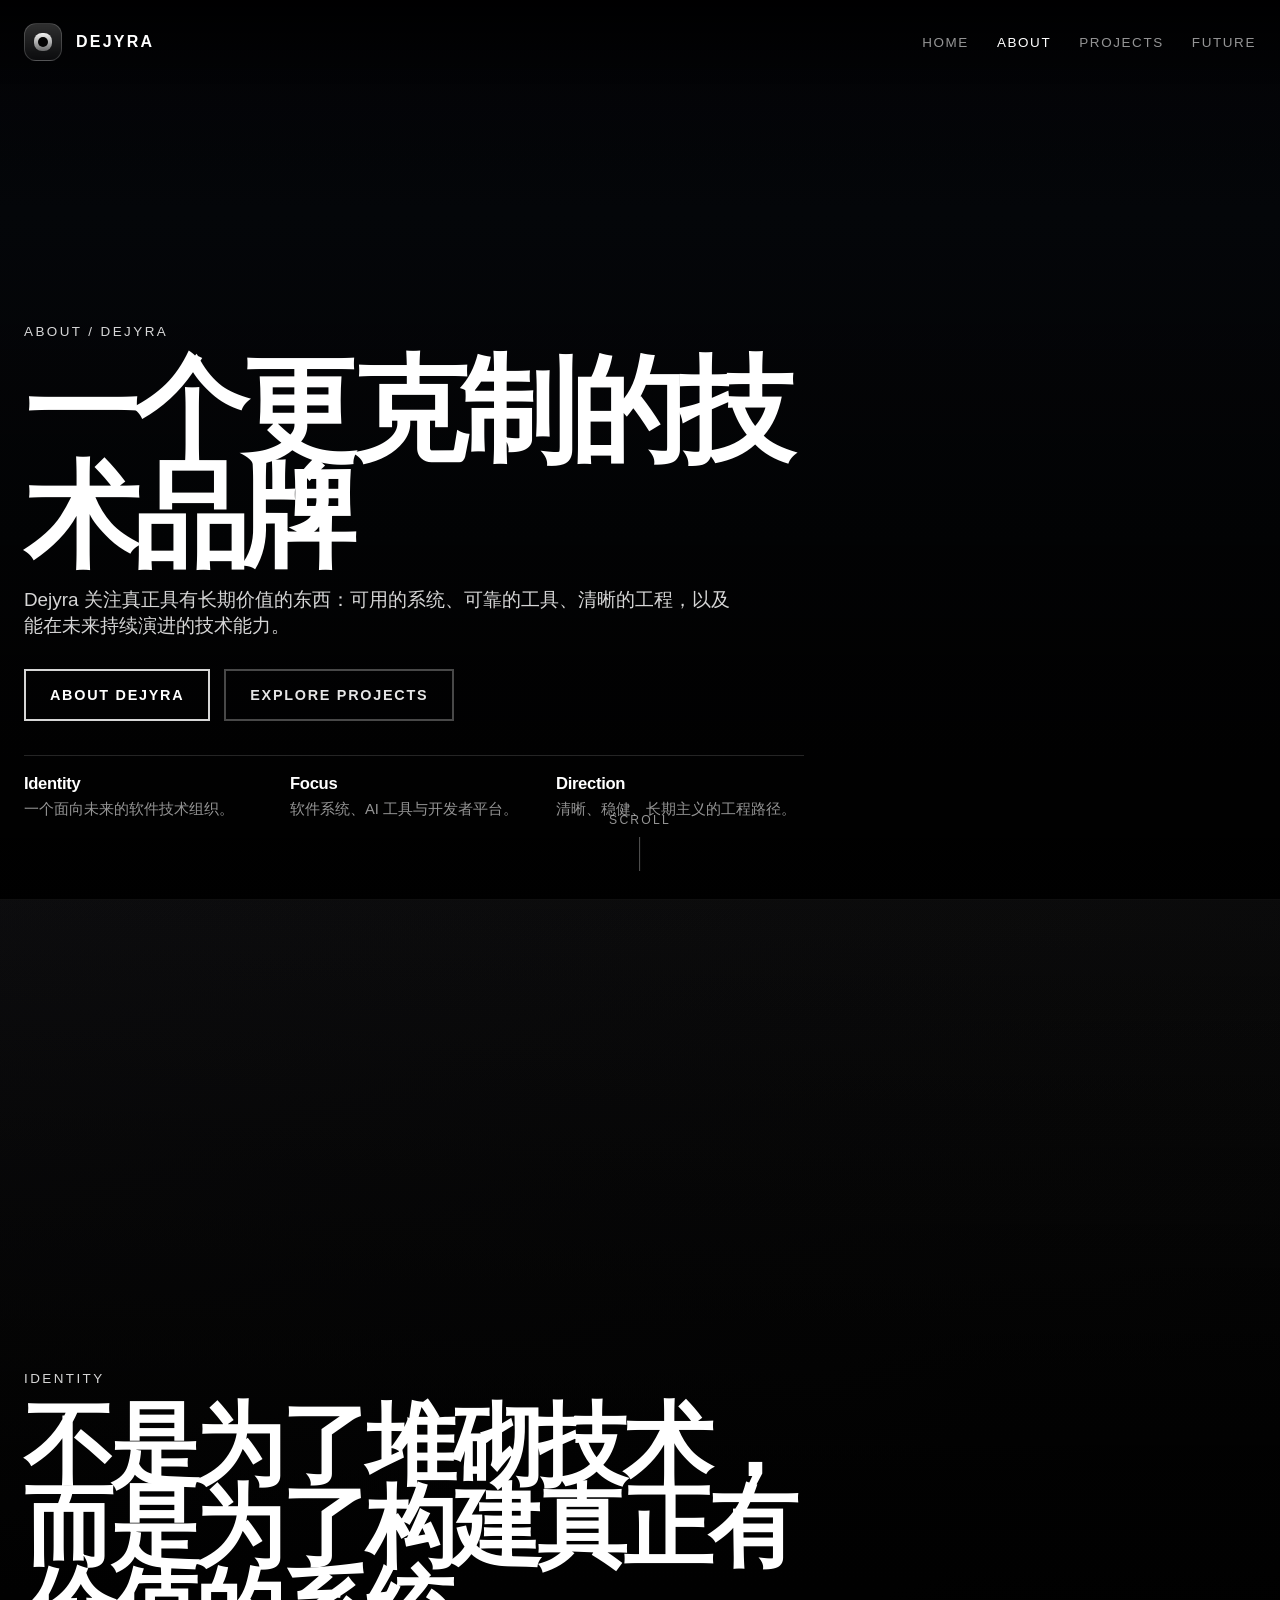
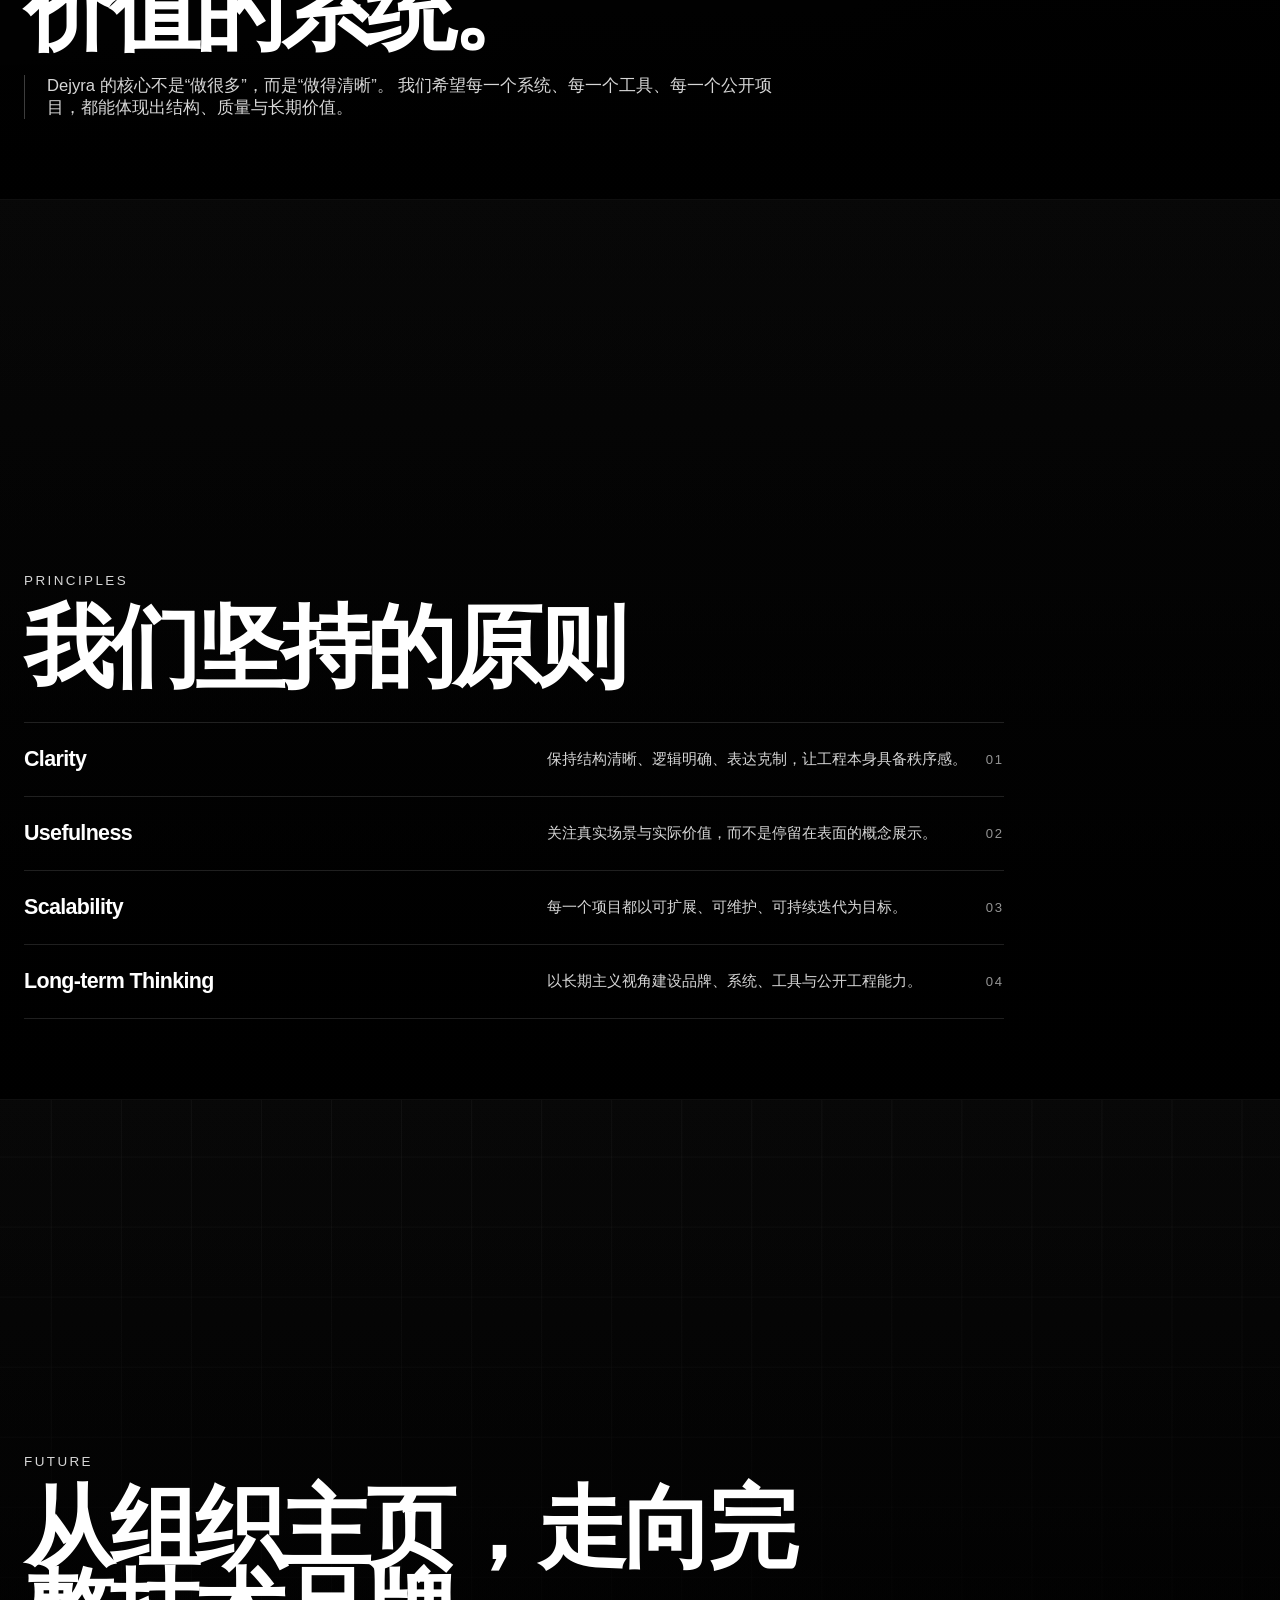
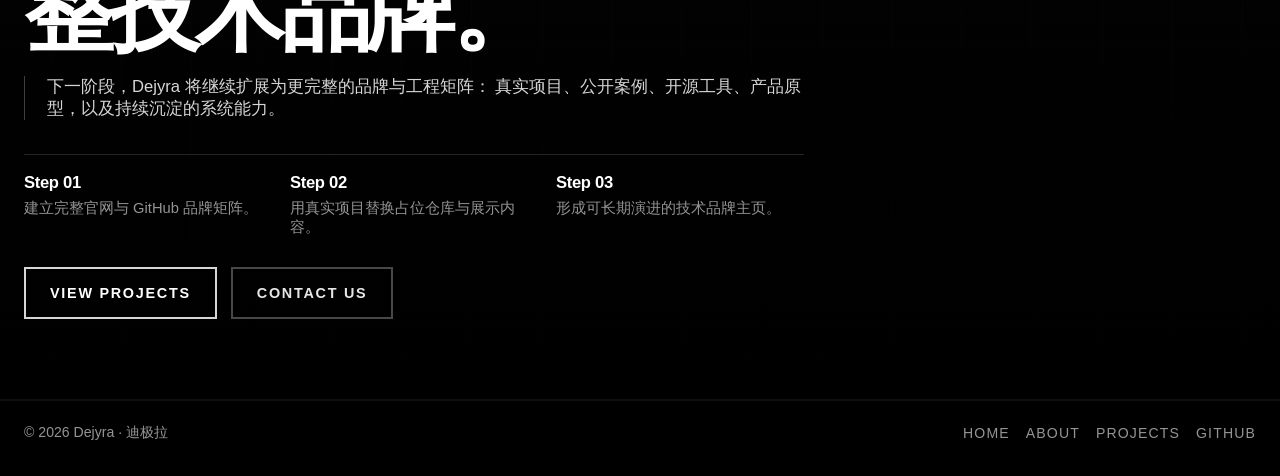
==== about.html @ dbba7aac "Create about.html for Dejyra brand overview Add about page with brand information and design" ====
<!DOCTYPE html>
<html lang="zh-CN">
<head>
  <meta charset="UTF-8" />
  <meta name="viewport" content="width=device-width, initial-scale=1.0" />
  <title>About | Dejyra</title>
  <meta name="description" content="About Dejyra：迪极拉的品牌定位、理念、方向与未来。" />
  <meta name="theme-color" content="#000000" />
  <style>
    :root {
      --bg: #000000;
      --text: #ffffff;
      --muted: rgba(255,255,255,0.84);
      --muted-2: rgba(255,255,255,0.58);
      --line: rgba(255,255,255,0.16);
      --line-soft: rgba(255,255,255,0.08);
      --max: 1360px;
    }

    * { box-sizing: border-box; }
    html { scroll-behavior: smooth; }
    body {
      margin: 0;
      background: var(--bg);
      color: var(--text);
      font-family: Inter, -apple-system, BlinkMacSystemFont, "SF Pro Display", "PingFang SC", "Microsoft YaHei", sans-serif;
      -webkit-font-smoothing: antialiased;
      text-rendering: optimizeLegibility;
    }

    a { color: inherit; text-decoration: none; }

    .container {
      width: min(var(--max), calc(100% - 48px));
      margin: 0 auto;
    }

    .nav-wrap {
      position: fixed;
      inset: 0 0 auto 0;
      z-index: 100;
      background: linear-gradient(180deg, rgba(0,0,0,0.82), rgba(0,0,0,0.24) 72%, transparent);
      pointer-events: none;
    }

    .nav {
      height: 84px;
      display: flex;
      align-items: center;
      justify-content: space-between;
      gap: 24px;
      pointer-events: auto;
    }

    .brand {
      display: inline-flex;
      align-items: center;
      gap: 14px;
      font-size: 1rem;
      font-weight: 600;
      text-transform: uppercase;
      letter-spacing: 0.14em;
    }

    .brand-mark {
      width: 38px;
      height: 38px;
      border-radius: 12px;
      border: 1px solid rgba(255,255,255,0.18);
      background: linear-gradient(180deg, rgba(255,255,255,0.18), rgba(255,255,255,0.04));
      position: relative;
      overflow: hidden;
    }

    .brand-mark::before {
      content: "";
      position: absolute;
      inset: 9px;
      border-radius: 8px;
      background: linear-gradient(180deg, rgba(255,255,255,0.94), rgba(255,255,255,0.36));
    }

    .brand-mark::after {
      content: "";
      position: absolute;
      inset: 13px;
      border-radius: 6px;
      background: #030303;
    }

    .nav-links {
      display: flex;
      align-items: center;
      gap: 28px;
      color: var(--muted-2);
      font-size: 0.84rem;
      text-transform: uppercase;
      letter-spacing: 0.12em;
    }

    .nav-links a:hover,
    .nav-links a.active { color: var(--text); }

    .panel {
      position: relative;
      min-height: 100vh;
      display: flex;
      align-items: flex-end;
      overflow: hidden;
      border-bottom: 1px solid rgba(255,255,255,0.06);
      background: #000;
    }

    .panel::before,
    .panel::after {
      content: "";
      position: absolute;
      inset: 0;
      pointer-events: none;
    }

    .panel::before {
      z-index: 1;
      background: linear-gradient(180deg, rgba(0,0,0,0.12) 0%, rgba(0,0,0,0.24) 35%, rgba(0,0,0,0.90) 100%);
    }

    .panel::after {
      z-index: 0;
      transform: scale(1.03);
    }

    .hero::after {
      background:
        radial-gradient(circle at 74% 20%, rgba(255,255,255,0.22), transparent 0 8%),
        radial-gradient(circle at 76% 22%, rgba(255,255,255,0.10), transparent 0 18%),
        linear-gradient(180deg, #020305 0%, #05070b 24%, #030303 100%);
    }

    .hero-orbit {
      position: absolute;
      right: -20vw;
      top: 10vh;
      width: 62vw;
      aspect-ratio: 1;
      border-radius: 50%;
      background:
        radial-gradient(circle at 42% 38%, rgba(255,255,255,0.24), rgba(255,255,255,0.10) 18%, rgba(255,255,255,0.02) 38%, rgba(255,255,255,0.00) 56%),
        radial-gradient(circle at 52% 52%, rgba(255,255,255,0.08), transparent 64%);
      box-shadow: inset -140px -120px 200px rgba(0,0,0,0.54), inset 90px 80px 120px rgba(255,255,255,0.05);
      z-index: 0;
      opacity: 0.95;
    }

    .hero-orbit::before,
    .hero-orbit::after {
      content: "";
      position: absolute;
      inset: 12%;
      border-radius: 50%;
      border: 1px solid rgba(255,255,255,0.12);
    }

    .hero-orbit::after {
      inset: 25%;
      border-color: rgba(255,255,255,0.18);
    }

    .identity::after {
      background:
        linear-gradient(180deg, rgba(255,255,255,0.02), rgba(0,0,0,0.90)),
        radial-gradient(circle at 50% 16%, rgba(255,255,255,0.12), transparent 0 14%),
        linear-gradient(160deg, #0a0a0c 0%, #050505 56%, #000000 100%);
    }

    .principles::after {
      background:
        linear-gradient(180deg, rgba(255,255,255,0.02), rgba(0,0,0,0.92)),
        radial-gradient(circle at 50% 24%, rgba(255,255,255,0.10), transparent 0 12%),
        linear-gradient(180deg, #040404 0%, #000000 100%);
    }

    .future::after {
      background:
        linear-gradient(180deg, rgba(255,255,255,0.02), rgba(0,0,0,0.92)),
        linear-gradient(90deg, rgba(255,255,255,0.04) 1px, transparent 1px),
        linear-gradient(180deg, rgba(255,255,255,0.04) 1px, transparent 1px),
        linear-gradient(180deg, #040404 0%, #000000 100%);
      background-size: auto, 68px 68px, 68px 68px, auto;
    }

    .content {
      position: relative;
      z-index: 2;
      width: 100%;
      padding: 0 0 80px;
    }

    .copy { max-width: 780px; }

    .eyebrow {
      margin-bottom: 18px;
      font-size: 0.84rem;
      color: var(--muted);
      text-transform: uppercase;
      letter-spacing: 0.18em;
    }

    h1, h2 {
      margin: 0;
      font-weight: 700;
      line-height: 0.92;
      letter-spacing: -0.05em;
      max-width: 920px;
    }

    h1 { font-size: clamp(4rem, 9vw, 8rem); }
    h2 { font-size: clamp(3rem, 7vw, 6rem); }

    .lead {
      margin: 18px 0 0;
      max-width: 720px;
      color: var(--muted);
      font-size: clamp(1rem, 1.7vw, 1.18rem);
    }

    .actions {
      display: flex;
      gap: 14px;
      flex-wrap: wrap;
      margin-top: 30px;
    }

    .button {
      display: inline-flex;
      align-items: center;
      justify-content: center;
      min-height: 52px;
      padding: 0 24px;
      border: 2px solid rgba(255,255,255,0.84);
      color: #fff;
      background: transparent;
      font-size: 0.9rem;
      font-weight: 600;
      text-transform: uppercase;
      letter-spacing: 0.12em;
      transition: .22s ease;
    }

    .button:hover {
      background: #fff;
      color: #000;
    }

    .button.ghost {
      border-color: rgba(255,255,255,0.28);
      color: rgba(255,255,255,0.90);
    }

    .button.ghost:hover { border-color: #fff; }

    .minimal-strip {
      margin-top: 34px;
      max-width: 980px;
      padding-top: 18px;
      border-top: 1px solid rgba(255,255,255,0.14);
      display: grid;
      grid-template-columns: repeat(3, minmax(0, 1fr));
      gap: 18px;
    }

    .minimal-strip div {
      color: var(--muted-2);
      font-size: 0.92rem;
    }

    .minimal-strip strong {
      display: block;
      color: #fff;
      font-size: 1.04rem;
      margin-bottom: 6px;
      letter-spacing: -0.02em;
    }

    .quote-block {
      max-width: 860px;
      padding-left: 22px;
      border-left: 1px solid rgba(255,255,255,0.24);
      margin-top: 24px;
    }

    .quote-block p {
      margin: 0;
      color: var(--muted);
      font-size: 1.04rem;
    }

    .list {
      margin-top: 34px;
      max-width: 980px;
    }

    .list-item {
      display: grid;
      grid-template-columns: 1.2fr 1fr auto;
      gap: 18px;
      align-items: center;
      padding: 24px 0;
      border-top: 1px solid rgba(255,255,255,0.12);
    }

    .list-item:last-child { border-bottom: 1px solid rgba(255,255,255,0.12); }

    .list-item h3 {
      margin: 0;
      font-size: 1.34rem;
      font-weight: 600;
      letter-spacing: -0.03em;
    }

    .list-item p {
      margin: 0;
      color: var(--muted);
      font-size: 0.96rem;
    }

    .list-item span {
      color: var(--muted-2);
      font-size: 0.82rem;
      text-transform: uppercase;
      letter-spacing: 0.14em;
      white-space: nowrap;
    }

    .scroll-indicator {
      position: absolute;
      left: 50%;
      bottom: 28px;
      transform: translateX(-50%);
      z-index: 2;
      color: var(--muted-2);
      font-size: 0.76rem;
      text-transform: uppercase;
      letter-spacing: 0.18em;
      display: inline-flex;
      flex-direction: column;
      align-items: center;
      gap: 10px;
    }

    .scroll-indicator::after {
      content: "";
      width: 1px;
      height: 34px;
      background: rgba(255,255,255,0.34);
    }

    footer {
      background: #000;
      padding: 22px 0 34px;
      color: var(--muted-2);
      border-top: 1px solid rgba(255,255,255,0.06);
      font-size: 0.88rem;
    }

    .footer-wrap {
      display: flex;
      align-items: center;
      justify-content: space-between;
      gap: 16px;
      flex-wrap: wrap;
    }

    .footer-links {
      display: flex;
      gap: 16px;
      flex-wrap: wrap;
      text-transform: uppercase;
      letter-spacing: 0.08em;
    }

    .footer-links a:hover { color: var(--text); }

    .anchor-offset { scroll-margin-top: 100px; }

    @media (max-width: 1080px) {
      .minimal-strip { grid-template-columns: 1fr; }
      .list-item { grid-template-columns: 1fr; gap: 10px; }
      .hero-orbit {
        width: 84vw;
        right: -34vw;
        top: 12vh;
      }
    }

    @media (max-width: 760px) {
      .nav { height: 72px; }
      .nav-links { display: none; }
      .container { width: min(var(--max), calc(100% - 26px)); }
      .panel { min-height: 100svh; }
      .content { padding-bottom: 64px; }
      .hero-orbit {
        width: 118vw;
        right: -58vw;
        top: 14vh;
      }
      h1 { font-size: clamp(3.1rem, 16vw, 4.8rem); }
      h2 { font-size: clamp(2.7rem, 13vw, 4.2rem); }
      .button { width: 100%; }
      .actions { gap: 10px; }
      .scroll-indicator { display: none; }
    }
  </style>
</head>
<body>
  <div class="nav-wrap">
    <div class="container nav">
      <a class="brand" href="/" aria-label="Dejyra 首页">
        <div class="brand-mark" aria-hidden="true"></div>
        <span>Dejyra</span>
      </a>
      <div class="nav-links">
        <a href="/">Home</a>
        <a href="#identity" class="active">About</a>
        <a href="/projects.html">Projects</a>
        <a href="#future">Future</a>
      </div>
    </div>
  </div>

  <main>
    <section class="panel hero">
      <div class="hero-orbit" aria-hidden="true"></div>
      <div class="content">
        <div class="container">
          <div class="copy">
            <div class="eyebrow">About / Dejyra</div>
            <h1>一个更克制的技术品牌</h1>
            <p class="lead">
              Dejyra 关注真正具有长期价值的东西：可用的系统、可靠的工具、清晰的工程，以及能在未来持续演进的技术能力。
            </p>
            <div class="actions">
              <a class="button" href="#identity">About Dejyra</a>
              <a class="button ghost" href="/projects.html">Explore Projects</a>
            </div>
            <div class="minimal-strip">
              <div>
                <strong>Identity</strong>
                一个面向未来的软件技术组织。
              </div>
              <div>
                <strong>Focus</strong>
                软件系统、AI 工具与开发者平台。
              </div>
              <div>
                <strong>Direction</strong>
                清晰、稳健、长期主义的工程路径。
              </div>
            </div>
          </div>
        </div>
      </div>
      <div class="scroll-indicator">Scroll</div>
    </section>

    <section id="identity" class="panel identity anchor-offset">
      <div class="content">
        <div class="container">
          <div class="copy">
            <div class="eyebrow">Identity</div>
            <h2>不是为了堆砌技术，<br>而是为了构建真正有价值的系统。</h2>
            <div class="quote-block">
              <p>
                Dejyra 的核心不是“做很多”，而是“做得清晰”。
                我们希望每一个系统、每一个工具、每一个公开项目，都能体现出结构、质量与长期价值。
              </p>
            </div>
          </div>
        </div>
      </div>
    </section>

    <section id="principles" class="panel principles anchor-offset">
      <div class="content">
        <div class="container">
          <div class="copy">
            <div class="eyebrow">Principles</div>
            <h2>我们坚持的原则</h2>
          </div>
          <div class="list">
            <div class="list-item">
              <div><h3>Clarity</h3></div>
              <p>保持结构清晰、逻辑明确、表达克制，让工程本身具备秩序感。</p>
              <span>01</span>
            </div>
            <div class="list-item">
              <div><h3>Usefulness</h3></div>
              <p>关注真实场景与实际价值，而不是停留在表面的概念展示。</p>
              <span>02</span>
            </div>
            <div class="list-item">
              <div><h3>Scalability</h3></div>
              <p>每一个项目都以可扩展、可维护、可持续迭代为目标。</p>
              <span>03</span>
            </div>
            <div class="list-item">
              <div><h3>Long-term Thinking</h3></div>
              <p>以长期主义视角建设品牌、系统、工具与公开工程能力。</p>
              <span>04</span>
            </div>
          </div>
        </div>
      </div>
    </section>

    <section id="future" class="panel future anchor-offset">
      <div class="content">
        <div class="container">
          <div class="copy">
            <div class="eyebrow">Future</div>
            <h2>从组织主页，走向完整技术品牌。</h2>
            <div class="quote-block">
              <p>
                下一阶段，Dejyra 将继续扩展为更完整的品牌与工程矩阵：
                真实项目、公开案例、开源工具、产品原型，以及持续沉淀的系统能力。
              </p>
            </div>
            <div class="minimal-strip">
              <div>
                <strong>Step 01</strong>
                建立完整官网与 GitHub 品牌矩阵。
              </div>
              <div>
                <strong>Step 02</strong>
                用真实项目替换占位仓库与展示内容。
              </div>
              <div>
                <strong>Step 03</strong>
                形成可长期演进的技术品牌主页。
              </div>
            </div>
            <div class="actions">
              <a class="button" href="/projects.html">View Projects</a>
              <a class="button ghost" href="mailto:hello@dejyra.com">Contact Us</a>
            </div>
          </div>
        </div>
      </div>
    </section>
  </main>

  <footer>
    <div class="container footer-wrap">
      <div>© <span id="year"></span> Dejyra · 迪极拉</div>
      <div class="footer-links">
        <a href="/">Home</a>
        <a href="#identity">About</a>
        <a href="/projects.html">Projects</a>
        <a href="https://github.com/Dejyra" target="_blank" rel="noreferrer">GitHub</a>
      </div>
    </div>
  </footer>

  <script>
    document.getElementById('year').textContent = new Date().getFullYear();
  </script>
</body>
</html>
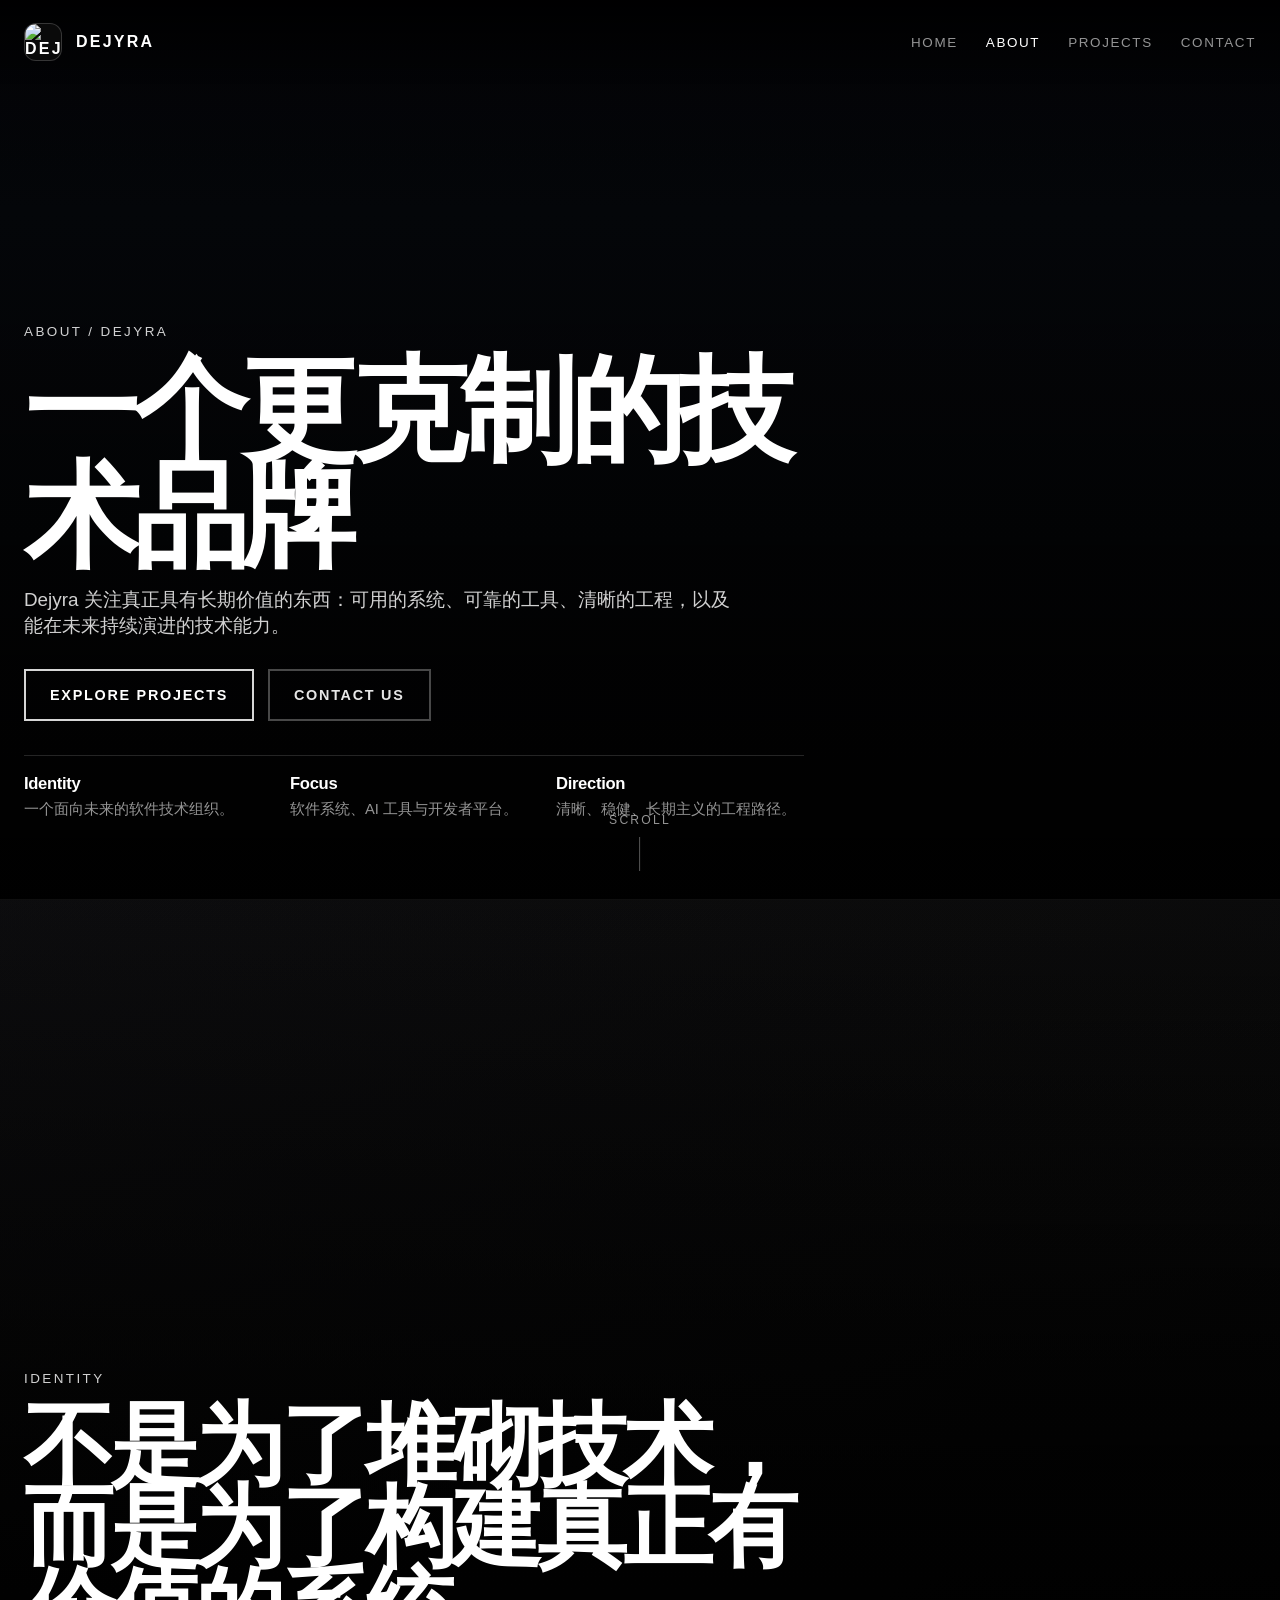
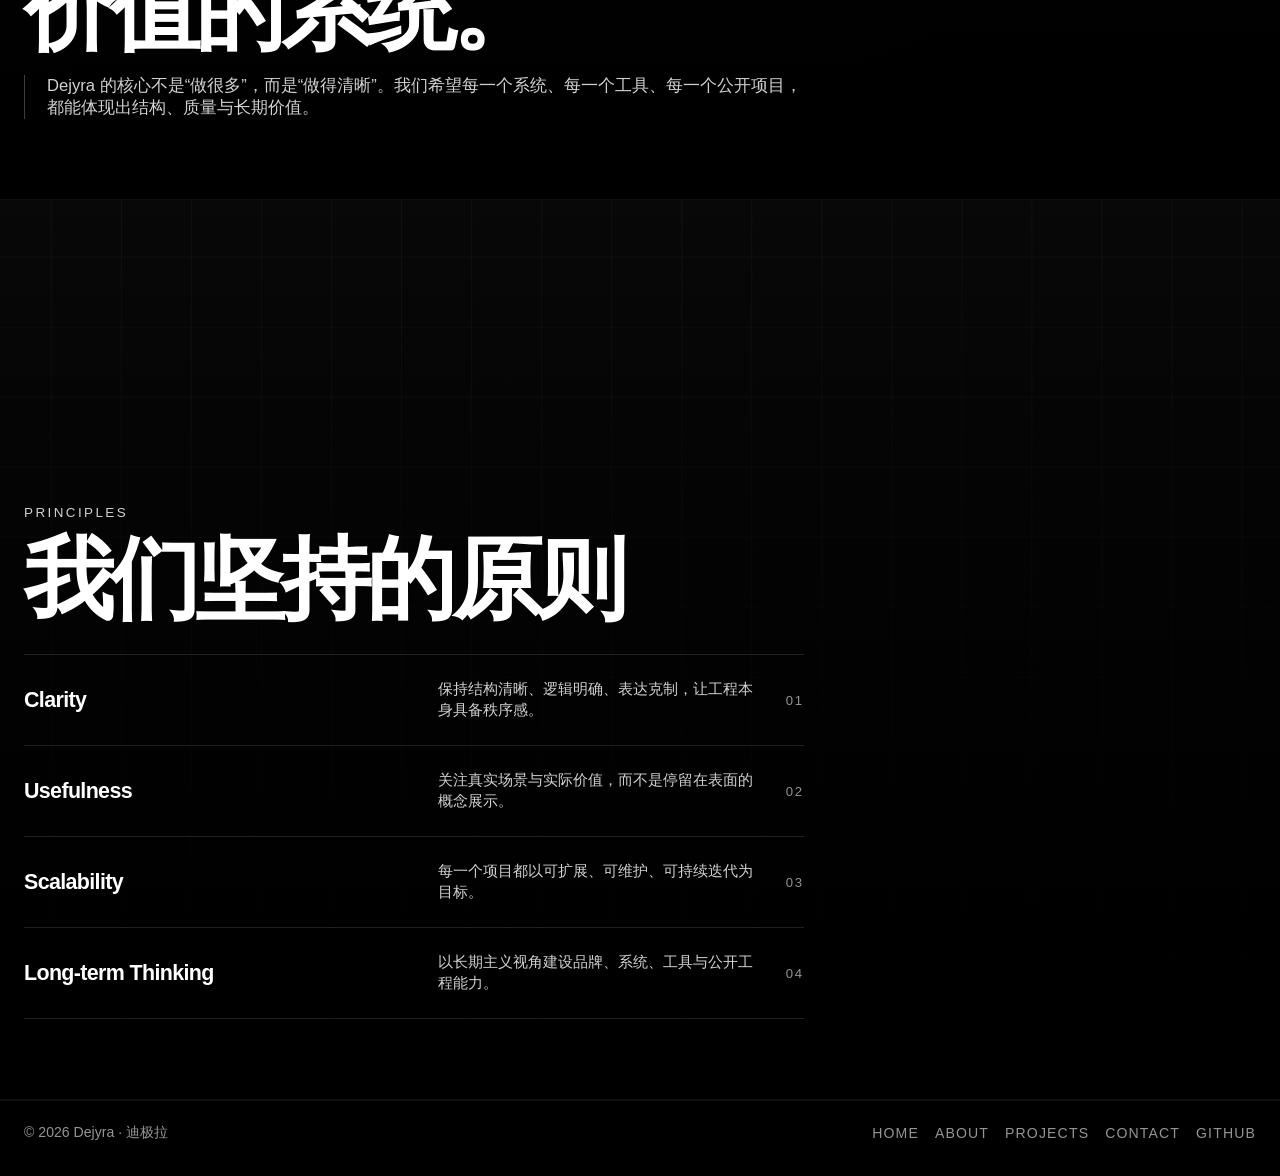
==== commit 2c32bf52: "Add files via upload" ====
--- a/about.html
+++ b/about.html
@@ -6,562 +6,109 @@
   <title>About | Dejyra</title>
   <meta name="description" content="About Dejyra：迪极拉的品牌定位、理念、方向与未来。" />
   <meta name="theme-color" content="#000000" />
-  <style>
-    :root {
-      --bg: #000000;
-      --text: #ffffff;
-      --muted: rgba(255,255,255,0.84);
-      --muted-2: rgba(255,255,255,0.58);
-      --line: rgba(255,255,255,0.16);
-      --line-soft: rgba(255,255,255,0.08);
-      --max: 1360px;
-    }
 
-    * { box-sizing: border-box; }
-    html { scroll-behavior: smooth; }
-    body {
-      margin: 0;
-      background: var(--bg);
-      color: var(--text);
-      font-family: Inter, -apple-system, BlinkMacSystemFont, "SF Pro Display", "PingFang SC", "Microsoft YaHei", sans-serif;
-      -webkit-font-smoothing: antialiased;
-      text-rendering: optimizeLegibility;
-    }
+  <link rel="icon" href="/assets/favicon.ico" sizes="any">
+  <link rel="icon" type="image/png" sizes="32x32" href="/assets/favicon-32x32.png">
+  <link rel="icon" type="image/png" sizes="16x16" href="/assets/favicon-16x16.png">
+  <link rel="apple-touch-icon" href="/assets/apple-touch-icon.png">
+  <link rel="manifest" href="/assets/site.webmanifest">
+  <link rel="stylesheet" href="/assets/site.css">
 
-    a { color: inherit; text-decoration: none; }
+  <meta property="og:title" content="About | Dejyra">
+  <meta property="og:description" content="Software systems for the future.">
+  <meta property="og:image" content="https://dejyra.github.io/assets/og-image.png">
+  <meta property="og:type" content="website">
+  <meta property="og:url" content="https://dejyra.github.io/about.html">
 
-    .container {
-      width: min(var(--max), calc(100% - 48px));
-      margin: 0 auto;
-    }
-
-    .nav-wrap {
-      position: fixed;
-      inset: 0 0 auto 0;
-      z-index: 100;
-      background: linear-gradient(180deg, rgba(0,0,0,0.82), rgba(0,0,0,0.24) 72%, transparent);
-      pointer-events: none;
-    }
-
-    .nav {
-      height: 84px;
-      display: flex;
-      align-items: center;
-      justify-content: space-between;
-      gap: 24px;
-      pointer-events: auto;
-    }
-
-    .brand {
-      display: inline-flex;
-      align-items: center;
-      gap: 14px;
-      font-size: 1rem;
-      font-weight: 600;
-      text-transform: uppercase;
-      letter-spacing: 0.14em;
-    }
-
-    .brand-mark {
-      width: 38px;
-      height: 38px;
-      border-radius: 12px;
-      border: 1px solid rgba(255,255,255,0.18);
-      background: linear-gradient(180deg, rgba(255,255,255,0.18), rgba(255,255,255,0.04));
-      position: relative;
-      overflow: hidden;
-    }
-
-    .brand-mark::before {
-      content: "";
-      position: absolute;
-      inset: 9px;
-      border-radius: 8px;
-      background: linear-gradient(180deg, rgba(255,255,255,0.94), rgba(255,255,255,0.36));
-    }
-
-    .brand-mark::after {
-      content: "";
-      position: absolute;
-      inset: 13px;
-      border-radius: 6px;
-      background: #030303;
-    }
-
-    .nav-links {
-      display: flex;
-      align-items: center;
-      gap: 28px;
-      color: var(--muted-2);
-      font-size: 0.84rem;
-      text-transform: uppercase;
-      letter-spacing: 0.12em;
-    }
-
-    .nav-links a:hover,
-    .nav-links a.active { color: var(--text); }
-
-    .panel {
-      position: relative;
-      min-height: 100vh;
-      display: flex;
-      align-items: flex-end;
-      overflow: hidden;
-      border-bottom: 1px solid rgba(255,255,255,0.06);
-      background: #000;
-    }
-
-    .panel::before,
-    .panel::after {
-      content: "";
-      position: absolute;
-      inset: 0;
-      pointer-events: none;
-    }
-
-    .panel::before {
-      z-index: 1;
-      background: linear-gradient(180deg, rgba(0,0,0,0.12) 0%, rgba(0,0,0,0.24) 35%, rgba(0,0,0,0.90) 100%);
-    }
-
-    .panel::after {
-      z-index: 0;
-      transform: scale(1.03);
-    }
-
-    .hero::after {
-      background:
-        radial-gradient(circle at 74% 20%, rgba(255,255,255,0.22), transparent 0 8%),
-        radial-gradient(circle at 76% 22%, rgba(255,255,255,0.10), transparent 0 18%),
-        linear-gradient(180deg, #020305 0%, #05070b 24%, #030303 100%);
-    }
-
-    .hero-orbit {
-      position: absolute;
-      right: -20vw;
-      top: 10vh;
-      width: 62vw;
-      aspect-ratio: 1;
-      border-radius: 50%;
-      background:
-        radial-gradient(circle at 42% 38%, rgba(255,255,255,0.24), rgba(255,255,255,0.10) 18%, rgba(255,255,255,0.02) 38%, rgba(255,255,255,0.00) 56%),
-        radial-gradient(circle at 52% 52%, rgba(255,255,255,0.08), transparent 64%);
-      box-shadow: inset -140px -120px 200px rgba(0,0,0,0.54), inset 90px 80px 120px rgba(255,255,255,0.05);
-      z-index: 0;
-      opacity: 0.95;
-    }
-
-    .hero-orbit::before,
-    .hero-orbit::after {
-      content: "";
-      position: absolute;
-      inset: 12%;
-      border-radius: 50%;
-      border: 1px solid rgba(255,255,255,0.12);
-    }
-
-    .hero-orbit::after {
-      inset: 25%;
-      border-color: rgba(255,255,255,0.18);
-    }
-
-    .identity::after {
-      background:
-        linear-gradient(180deg, rgba(255,255,255,0.02), rgba(0,0,0,0.90)),
-        radial-gradient(circle at 50% 16%, rgba(255,255,255,0.12), transparent 0 14%),
-        linear-gradient(160deg, #0a0a0c 0%, #050505 56%, #000000 100%);
-    }
-
-    .principles::after {
-      background:
-        linear-gradient(180deg, rgba(255,255,255,0.02), rgba(0,0,0,0.92)),
-        radial-gradient(circle at 50% 24%, rgba(255,255,255,0.10), transparent 0 12%),
-        linear-gradient(180deg, #040404 0%, #000000 100%);
-    }
-
-    .future::after {
-      background:
-        linear-gradient(180deg, rgba(255,255,255,0.02), rgba(0,0,0,0.92)),
-        linear-gradient(90deg, rgba(255,255,255,0.04) 1px, transparent 1px),
-        linear-gradient(180deg, rgba(255,255,255,0.04) 1px, transparent 1px),
-        linear-gradient(180deg, #040404 0%, #000000 100%);
-      background-size: auto, 68px 68px, 68px 68px, auto;
-    }
-
-    .content {
-      position: relative;
-      z-index: 2;
-      width: 100%;
-      padding: 0 0 80px;
-    }
-
-    .copy { max-width: 780px; }
-
-    .eyebrow {
-      margin-bottom: 18px;
-      font-size: 0.84rem;
-      color: var(--muted);
-      text-transform: uppercase;
-      letter-spacing: 0.18em;
-    }
-
-    h1, h2 {
-      margin: 0;
-      font-weight: 700;
-      line-height: 0.92;
-      letter-spacing: -0.05em;
-      max-width: 920px;
-    }
-
-    h1 { font-size: clamp(4rem, 9vw, 8rem); }
-    h2 { font-size: clamp(3rem, 7vw, 6rem); }
-
-    .lead {
-      margin: 18px 0 0;
-      max-width: 720px;
-      color: var(--muted);
-      font-size: clamp(1rem, 1.7vw, 1.18rem);
-    }
-
-    .actions {
-      display: flex;
-      gap: 14px;
-      flex-wrap: wrap;
-      margin-top: 30px;
-    }
-
-    .button {
-      display: inline-flex;
-      align-items: center;
-      justify-content: center;
-      min-height: 52px;
-      padding: 0 24px;
-      border: 2px solid rgba(255,255,255,0.84);
-      color: #fff;
-      background: transparent;
-      font-size: 0.9rem;
-      font-weight: 600;
-      text-transform: uppercase;
-      letter-spacing: 0.12em;
-      transition: .22s ease;
-    }
-
-    .button:hover {
-      background: #fff;
-      color: #000;
-    }
-
-    .button.ghost {
-      border-color: rgba(255,255,255,0.28);
-      color: rgba(255,255,255,0.90);
-    }
-
-    .button.ghost:hover { border-color: #fff; }
-
-    .minimal-strip {
-      margin-top: 34px;
-      max-width: 980px;
-      padding-top: 18px;
-      border-top: 1px solid rgba(255,255,255,0.14);
-      display: grid;
-      grid-template-columns: repeat(3, minmax(0, 1fr));
-      gap: 18px;
-    }
-
-    .minimal-strip div {
-      color: var(--muted-2);
-      font-size: 0.92rem;
-    }
-
-    .minimal-strip strong {
-      display: block;
-      color: #fff;
-      font-size: 1.04rem;
-      margin-bottom: 6px;
-      letter-spacing: -0.02em;
-    }
-
-    .quote-block {
-      max-width: 860px;
-      padding-left: 22px;
-      border-left: 1px solid rgba(255,255,255,0.24);
-      margin-top: 24px;
-    }
-
-    .quote-block p {
-      margin: 0;
-      color: var(--muted);
-      font-size: 1.04rem;
-    }
-
-    .list {
-      margin-top: 34px;
-      max-width: 980px;
-    }
-
-    .list-item {
-      display: grid;
-      grid-template-columns: 1.2fr 1fr auto;
-      gap: 18px;
-      align-items: center;
-      padding: 24px 0;
-      border-top: 1px solid rgba(255,255,255,0.12);
-    }
-
-    .list-item:last-child { border-bottom: 1px solid rgba(255,255,255,0.12); }
-
-    .list-item h3 {
-      margin: 0;
-      font-size: 1.34rem;
-      font-weight: 600;
-      letter-spacing: -0.03em;
-    }
-
-    .list-item p {
-      margin: 0;
-      color: var(--muted);
-      font-size: 0.96rem;
-    }
-
-    .list-item span {
-      color: var(--muted-2);
-      font-size: 0.82rem;
-      text-transform: uppercase;
-      letter-spacing: 0.14em;
-      white-space: nowrap;
-    }
-
-    .scroll-indicator {
-      position: absolute;
-      left: 50%;
-      bottom: 28px;
-      transform: translateX(-50%);
-      z-index: 2;
-      color: var(--muted-2);
-      font-size: 0.76rem;
-      text-transform: uppercase;
-      letter-spacing: 0.18em;
-      display: inline-flex;
-      flex-direction: column;
-      align-items: center;
-      gap: 10px;
-    }
-
-    .scroll-indicator::after {
-      content: "";
-      width: 1px;
-      height: 34px;
-      background: rgba(255,255,255,0.34);
-    }
-
-    footer {
-      background: #000;
-      padding: 22px 0 34px;
-      color: var(--muted-2);
-      border-top: 1px solid rgba(255,255,255,0.06);
-      font-size: 0.88rem;
-    }
-
-    .footer-wrap {
-      display: flex;
-      align-items: center;
-      justify-content: space-between;
-      gap: 16px;
-      flex-wrap: wrap;
-    }
-
-    .footer-links {
-      display: flex;
-      gap: 16px;
-      flex-wrap: wrap;
-      text-transform: uppercase;
-      letter-spacing: 0.08em;
-    }
-
-    .footer-links a:hover { color: var(--text); }
-
-    .anchor-offset { scroll-margin-top: 100px; }
-
-    @media (max-width: 1080px) {
-      .minimal-strip { grid-template-columns: 1fr; }
-      .list-item { grid-template-columns: 1fr; gap: 10px; }
-      .hero-orbit {
-        width: 84vw;
-        right: -34vw;
-        top: 12vh;
-      }
-    }
-
-    @media (max-width: 760px) {
-      .nav { height: 72px; }
-      .nav-links { display: none; }
-      .container { width: min(var(--max), calc(100% - 26px)); }
-      .panel { min-height: 100svh; }
-      .content { padding-bottom: 64px; }
-      .hero-orbit {
-        width: 118vw;
-        right: -58vw;
-        top: 14vh;
-      }
-      h1 { font-size: clamp(3.1rem, 16vw, 4.8rem); }
-      h2 { font-size: clamp(2.7rem, 13vw, 4.2rem); }
-      .button { width: 100%; }
-      .actions { gap: 10px; }
-      .scroll-indicator { display: none; }
-    }
-  </style>
+  <meta name="twitter:card" content="summary_large_image">
+  <meta name="twitter:title" content="About | Dejyra">
+  <meta name="twitter:description" content="Software systems for the future.">
+  <meta name="twitter:image" content="https://dejyra.github.io/assets/og-image.png">
 </head>
 <body>
+
   <div class="nav-wrap">
     <div class="container nav">
       <a class="brand" href="/" aria-label="Dejyra 首页">
-        <div class="brand-mark" aria-hidden="true"></div>
+        <img class="brand-logo" src="/assets/logo-256.png" alt="Dejyra Logo" />
         <span>Dejyra</span>
       </a>
       <div class="nav-links">
         <a href="/">Home</a>
-        <a href="#identity" class="active">About</a>
+        <a href="/about.html" class="active">About</a>
         <a href="/projects.html">Projects</a>
-        <a href="#future">Future</a>
+        <a href="/contact.html">Contact</a>
       </div>
     </div>
   </div>
-
-  <main>
-    <section class="panel hero">
-      <div class="hero-orbit" aria-hidden="true"></div>
-      <div class="content">
-        <div class="container">
-          <div class="copy">
-            <div class="eyebrow">About / Dejyra</div>
-            <h1>一个更克制的技术品牌</h1>
-            <p class="lead">
-              Dejyra 关注真正具有长期价值的东西：可用的系统、可靠的工具、清晰的工程，以及能在未来持续演进的技术能力。
-            </p>
-            <div class="actions">
-              <a class="button" href="#identity">About Dejyra</a>
-              <a class="button ghost" href="/projects.html">Explore Projects</a>
-            </div>
-            <div class="minimal-strip">
-              <div>
-                <strong>Identity</strong>
-                一个面向未来的软件技术组织。
-              </div>
-              <div>
-                <strong>Focus</strong>
-                软件系统、AI 工具与开发者平台。
-              </div>
-              <div>
-                <strong>Direction</strong>
-                清晰、稳健、长期主义的工程路径。
-              </div>
-            </div>
+<main>
+  <section class="panel hero">
+    <div class="hero-orbit" aria-hidden="true"></div>
+    <div class="content">
+      <div class="container">
+        <div class="copy">
+          <div class="eyebrow">About / Dejyra</div>
+          <h1>一个更克制的技术品牌</h1>
+          <p class="lead">Dejyra 关注真正具有长期价值的东西：可用的系统、可靠的工具、清晰的工程，以及能在未来持续演进的技术能力。</p>
+          <div class="actions">
+            <a class="button" href="/projects.html">Explore Projects</a>
+            <a class="button ghost" href="/contact.html">Contact Us</a>
+          </div>
+          <div class="minimal-strip">
+            <div><strong>Identity</strong>一个面向未来的软件技术组织。</div>
+            <div><strong>Focus</strong>软件系统、AI 工具与开发者平台。</div>
+            <div><strong>Direction</strong>清晰、稳健、长期主义的工程路径。</div>
           </div>
         </div>
       </div>
-      <div class="scroll-indicator">Scroll</div>
-    </section>
+    </div>
+    <div class="scroll-indicator">Scroll</div>
+  </section>
 
-    <section id="identity" class="panel identity anchor-offset">
-      <div class="content">
-        <div class="container">
-          <div class="copy">
-            <div class="eyebrow">Identity</div>
-            <h2>不是为了堆砌技术，<br>而是为了构建真正有价值的系统。</h2>
-            <div class="quote-block">
-              <p>
-                Dejyra 的核心不是“做很多”，而是“做得清晰”。
-                我们希望每一个系统、每一个工具、每一个公开项目，都能体现出结构、质量与长期价值。
-              </p>
-            </div>
+  <section class="panel section-soft">
+    <div class="content">
+      <div class="container">
+        <div class="copy">
+          <div class="eyebrow">Identity</div>
+          <h2>不是为了堆砌技术，<br>而是为了构建真正有价值的系统。</h2>
+          <div class="quote-block">
+            <p>Dejyra 的核心不是“做很多”，而是“做得清晰”。我们希望每一个系统、每一个工具、每一个公开项目，都能体现出结构、质量与长期价值。</p>
           </div>
         </div>
       </div>
-    </section>
+    </div>
+  </section>
 
-    <section id="principles" class="panel principles anchor-offset">
-      <div class="content">
-        <div class="container">
-          <div class="copy">
-            <div class="eyebrow">Principles</div>
-            <h2>我们坚持的原则</h2>
-          </div>
+  <section class="panel section-grid">
+    <div class="content">
+      <div class="container">
+        <div class="copy">
+          <div class="eyebrow">Principles</div>
+          <h2>我们坚持的原则</h2>
           <div class="list">
-            <div class="list-item">
-              <div><h3>Clarity</h3></div>
-              <p>保持结构清晰、逻辑明确、表达克制，让工程本身具备秩序感。</p>
-              <span>01</span>
-            </div>
-            <div class="list-item">
-              <div><h3>Usefulness</h3></div>
-              <p>关注真实场景与实际价值，而不是停留在表面的概念展示。</p>
-              <span>02</span>
-            </div>
-            <div class="list-item">
-              <div><h3>Scalability</h3></div>
-              <p>每一个项目都以可扩展、可维护、可持续迭代为目标。</p>
-              <span>03</span>
-            </div>
-            <div class="list-item">
-              <div><h3>Long-term Thinking</h3></div>
-              <p>以长期主义视角建设品牌、系统、工具与公开工程能力。</p>
-              <span>04</span>
-            </div>
+            <div class="list-item"><div><h3>Clarity</h3></div><p>保持结构清晰、逻辑明确、表达克制，让工程本身具备秩序感。</p><span>01</span></div>
+            <div class="list-item"><div><h3>Usefulness</h3></div><p>关注真实场景与实际价值，而不是停留在表面的概念展示。</p><span>02</span></div>
+            <div class="list-item"><div><h3>Scalability</h3></div><p>每一个项目都以可扩展、可维护、可持续迭代为目标。</p><span>03</span></div>
+            <div class="list-item"><div><h3>Long-term Thinking</h3></div><p>以长期主义视角建设品牌、系统、工具与公开工程能力。</p><span>04</span></div>
           </div>
         </div>
       </div>
-    </section>
-
-    <section id="future" class="panel future anchor-offset">
-      <div class="content">
-        <div class="container">
-          <div class="copy">
-            <div class="eyebrow">Future</div>
-            <h2>从组织主页，走向完整技术品牌。</h2>
-            <div class="quote-block">
-              <p>
-                下一阶段，Dejyra 将继续扩展为更完整的品牌与工程矩阵：
-                真实项目、公开案例、开源工具、产品原型，以及持续沉淀的系统能力。
-              </p>
-            </div>
-            <div class="minimal-strip">
-              <div>
-                <strong>Step 01</strong>
-                建立完整官网与 GitHub 品牌矩阵。
-              </div>
-              <div>
-                <strong>Step 02</strong>
-                用真实项目替换占位仓库与展示内容。
-              </div>
-              <div>
-                <strong>Step 03</strong>
-                形成可长期演进的技术品牌主页。
-              </div>
-            </div>
-            <div class="actions">
-              <a class="button" href="/projects.html">View Projects</a>
-              <a class="button ghost" href="mailto:hello@dejyra.com">Contact Us</a>
-            </div>
-          </div>
-        </div>
-      </div>
-    </section>
-  </main>
+    </div>
+  </section>
+</main>
 
   <footer>
     <div class="container footer-wrap">
       <div>© <span id="year"></span> Dejyra · 迪极拉</div>
       <div class="footer-links">
         <a href="/">Home</a>
-        <a href="#identity">About</a>
+        <a href="/about.html">About</a>
         <a href="/projects.html">Projects</a>
+        <a href="/contact.html">Contact</a>
         <a href="https://github.com/Dejyra" target="_blank" rel="noreferrer">GitHub</a>
       </div>
     </div>
   </footer>
-
-  <script>
-    document.getElementById('year').textContent = new Date().getFullYear();
-  </script>
+  <script>document.getElementById('year').textContent = new Date().getFullYear();</script>
 </body>
 </html>
--- a/assets/site.css
+++ b/assets/site.css
@@ -0,0 +1,190 @@
+:root{
+  --bg:#000;
+  --text:#fff;
+  --muted:rgba(255,255,255,.82);
+  --muted-2:rgba(255,255,255,.58);
+  --line:rgba(255,255,255,.16);
+  --line-soft:rgba(255,255,255,.08);
+  --panel:rgba(255,255,255,.03);
+  --max:1360px;
+}
+*{box-sizing:border-box}
+html{scroll-behavior:smooth}
+body{
+  margin:0;
+  background:var(--bg);
+  color:var(--text);
+  font-family:Inter,-apple-system,BlinkMacSystemFont,"SF Pro Display","PingFang SC","Microsoft YaHei",sans-serif;
+  -webkit-font-smoothing:antialiased;
+  text-rendering:optimizeLegibility;
+}
+a{color:inherit;text-decoration:none}
+img{display:block;max-width:100%}
+.container{width:min(var(--max),calc(100% - 48px));margin:0 auto}
+.nav-wrap{
+  position:fixed;inset:0 0 auto 0;z-index:100;
+  background:linear-gradient(180deg,rgba(0,0,0,.82),rgba(0,0,0,.24) 72%,transparent);
+  pointer-events:none;
+}
+.nav{
+  height:84px;display:flex;align-items:center;justify-content:space-between;gap:24px;
+  pointer-events:auto;
+}
+.brand{
+  display:inline-flex;align-items:center;gap:14px;
+  font-size:1rem;font-weight:600;text-transform:uppercase;letter-spacing:.14em;
+}
+.brand-logo{
+  width:38px;height:38px;border-radius:12px;border:1px solid rgba(255,255,255,.18);
+  object-fit:cover;background:#0a0a0a;
+}
+.nav-links{display:flex;align-items:center;gap:28px;color:var(--muted-2);font-size:.84rem;text-transform:uppercase;letter-spacing:.12em}
+.nav-links a:hover,.nav-links a.active{color:var(--text)}
+.panel{
+  position:relative;min-height:100vh;display:flex;align-items:flex-end;overflow:hidden;
+  border-bottom:1px solid rgba(255,255,255,.06);background:#000;
+}
+.panel::before,.panel::after{
+  content:"";position:absolute;inset:0;pointer-events:none;
+}
+.panel::before{
+  z-index:1;background:linear-gradient(180deg,rgba(0,0,0,.12) 0%,rgba(0,0,0,.24) 35%,rgba(0,0,0,.90) 100%);
+}
+.panel::after{z-index:0;transform:scale(1.03)}
+.hero::after{
+  background:
+    radial-gradient(circle at 74% 20%, rgba(255,255,255,.18), transparent 0 8%),
+    radial-gradient(circle at 76% 22%, rgba(255,255,255,.08), transparent 0 18%),
+    linear-gradient(180deg, #020305 0%, #05070b 24%, #030303 100%);
+}
+.section-slate::after{
+  background:
+    linear-gradient(180deg, rgba(255,255,255,.02), rgba(0,0,0,.92)),
+    radial-gradient(circle at 50% 18%, rgba(255,255,255,.10), transparent 0 12%),
+    linear-gradient(180deg, #030303 0%, #000000 100%);
+}
+.section-grid::after{
+  background:
+    linear-gradient(180deg, rgba(255,255,255,.02), rgba(0,0,0,.92)),
+    linear-gradient(90deg, rgba(255,255,255,.04) 1px, transparent 1px),
+    linear-gradient(180deg, rgba(255,255,255,.04) 1px, transparent 1px),
+    linear-gradient(180deg, #040404 0%, #000000 100%);
+  background-size:auto,68px 68px,68px 68px,auto;
+}
+.section-soft::after{
+  background:
+    linear-gradient(180deg, rgba(255,255,255,.02), rgba(0,0,0,.90)),
+    radial-gradient(circle at 50% 16%, rgba(255,255,255,.12), transparent 0 14%),
+    linear-gradient(160deg, #0a0a0c 0%, #050505 56%, #000000 100%);
+}
+.hero-orbit{
+  position:absolute;right:-20vw;top:10vh;width:62vw;aspect-ratio:1;border-radius:50%;
+  background:
+    radial-gradient(circle at 42% 38%, rgba(255,255,255,.22), rgba(255,255,255,.10) 18%, rgba(255,255,255,.02) 38%, rgba(255,255,255,0) 56%),
+    radial-gradient(circle at 52% 52%, rgba(255,255,255,.08), transparent 64%);
+  box-shadow:inset -140px -120px 200px rgba(0,0,0,.54), inset 90px 80px 120px rgba(255,255,255,.05);
+  z-index:0;opacity:.95;
+}
+.hero-orbit::before,.hero-orbit::after{
+  content:"";position:absolute;inset:12%;border-radius:50%;border:1px solid rgba(255,255,255,.12);
+}
+.hero-orbit::after{inset:25%;border-color:rgba(255,255,255,.18)}
+.content{position:relative;z-index:2;width:100%;padding:0 0 80px}
+.copy{max-width:780px}
+.eyebrow{margin-bottom:18px;font-size:.84rem;color:var(--muted);text-transform:uppercase;letter-spacing:.18em}
+h1,h2{
+  margin:0;font-weight:700;line-height:.92;letter-spacing:-.05em;max-width:920px;
+}
+h1{font-size:clamp(4rem,9vw,8rem)}
+h2{font-size:clamp(3rem,7vw,6rem)}
+.lead{
+  margin:18px 0 0;max-width:720px;color:var(--muted);font-size:clamp(1rem,1.7vw,1.18rem)
+}
+.actions{display:flex;gap:14px;flex-wrap:wrap;margin-top:30px}
+.button{
+  display:inline-flex;align-items:center;justify-content:center;min-height:52px;padding:0 24px;
+  border:2px solid rgba(255,255,255,.84);color:#fff;background:transparent;font-size:.9rem;
+  font-weight:600;text-transform:uppercase;letter-spacing:.12em;transition:.22s ease;
+}
+.button:hover{background:#fff;color:#000}
+.button.ghost{border-color:rgba(255,255,255,.28);color:rgba(255,255,255,.90)}
+.button.ghost:hover{border-color:#fff}
+.minimal-strip{
+  margin-top:34px;max-width:980px;padding-top:18px;border-top:1px solid rgba(255,255,255,.14);
+  display:grid;grid-template-columns:repeat(3,minmax(0,1fr));gap:18px;
+}
+.minimal-strip div{color:var(--muted-2);font-size:.92rem}
+.minimal-strip strong{display:block;color:#fff;font-size:1.04rem;margin-bottom:6px;letter-spacing:-.02em}
+.quote-block{
+  max-width:860px;padding-left:22px;border-left:1px solid rgba(255,255,255,.24);margin-top:24px;
+}
+.quote-block p{margin:0;color:var(--muted);font-size:1.04rem}
+.visual-card{
+  margin-top:34px;max-width:1040px;display:grid;grid-template-columns:1.05fr .95fr;gap:18px;
+}
+.visual-panel,.content-panel{
+  border:1px solid var(--line-soft);
+  background:linear-gradient(180deg, rgba(255,255,255,.04), rgba(255,255,255,.02));
+  backdrop-filter:blur(8px);
+  padding:26px;
+}
+.visual-panel img{width:100%;height:auto;border:1px solid rgba(255,255,255,.08)}
+.content-panel h3{margin:0 0 12px;font-size:1.46rem;letter-spacing:-.03em}
+.content-panel p{margin:0;color:var(--muted);font-size:.98rem;line-height:1.65}
+.content-panel .meta{margin-top:18px;display:flex;gap:10px;flex-wrap:wrap;color:var(--muted-2);font-size:.82rem;text-transform:uppercase;letter-spacing:.1em}
+.grid-cards{
+  display:grid;grid-template-columns:repeat(2,minmax(0,1fr));gap:18px;margin-top:34px;max-width:1040px;
+}
+.card{
+  padding:26px;border:1px solid var(--line-soft);
+  background:linear-gradient(180deg, rgba(255,255,255,.04), rgba(255,255,255,.02));
+  backdrop-filter:blur(8px);
+}
+.card .tag{display:inline-block;margin-bottom:14px;color:var(--muted-2);font-size:.78rem;text-transform:uppercase;letter-spacing:.16em}
+.card h3{margin:0 0 10px;font-size:1.46rem;font-weight:600;letter-spacing:-.03em}
+.card p{margin:0;color:var(--muted);font-size:.98rem;line-height:1.65}
+.card .meta{margin-top:18px;display:flex;gap:10px;flex-wrap:wrap;color:var(--muted-2);font-size:.82rem;text-transform:uppercase;letter-spacing:.1em}
+.card img{width:100%;height:auto;margin-top:18px;border:1px solid rgba(255,255,255,.10);background:#fff}
+.list{margin-top:34px;max-width:980px}
+.list-item{
+  display:grid;grid-template-columns:1.2fr 1fr auto;gap:18px;align-items:center;
+  padding:24px 0;border-top:1px solid rgba(255,255,255,.12);
+}
+.list-item:last-child{border-bottom:1px solid rgba(255,255,255,.12)}
+.list-item h3{margin:0;font-size:1.34rem;font-weight:600;letter-spacing:-.03em}
+.list-item p{margin:0;color:var(--muted);font-size:.96rem}
+.list-item span{color:var(--muted-2);font-size:.82rem;text-transform:uppercase;letter-spacing:.14em;white-space:nowrap}
+.scroll-indicator{
+  position:absolute;left:50%;bottom:28px;transform:translateX(-50%);z-index:2;color:var(--muted-2);
+  font-size:.76rem;text-transform:uppercase;letter-spacing:.18em;display:inline-flex;flex-direction:column;align-items:center;gap:10px;
+}
+.scroll-indicator::after{content:"";width:1px;height:34px;background:rgba(255,255,255,.34)}
+code{
+  background:rgba(255,255,255,.06);padding:2px 6px;border-radius:6px;
+  border:1px solid rgba(255,255,255,.06);font-family:ui-monospace, SFMono-Regular, Menlo, Consolas, monospace;
+}
+footer{
+  background:#000;padding:22px 0 34px;color:var(--muted-2);border-top:1px solid rgba(255,255,255,.06);font-size:.88rem;
+}
+.footer-wrap{display:flex;align-items:center;justify-content:space-between;gap:16px;flex-wrap:wrap}
+.footer-links{display:flex;gap:16px;flex-wrap:wrap;text-transform:uppercase;letter-spacing:.08em}
+.footer-links a:hover{color:var(--text)}
+.anchor-offset{scroll-margin-top:100px}
+@media (max-width:1080px){
+  .minimal-strip,.visual-card,.grid-cards{grid-template-columns:1fr}
+  .list-item{grid-template-columns:1fr;gap:10px}
+  .hero-orbit{width:84vw;right:-34vw;top:12vh}
+}
+@media (max-width:760px){
+  .nav{height:72px}
+  .nav-links{display:none}
+  .container{width:min(var(--max),calc(100% - 26px))}
+  .panel{min-height:100svh}
+  .content{padding-bottom:64px}
+  .hero-orbit{width:118vw;right:-58vw;top:14vh}
+  h1{font-size:clamp(3.1rem,16vw,4.8rem)}
+  h2{font-size:clamp(2.7rem,13vw,4.2rem)}
+  .button{width:100%}
+  .actions{gap:10px}
+  .scroll-indicator{display:none}
+}
